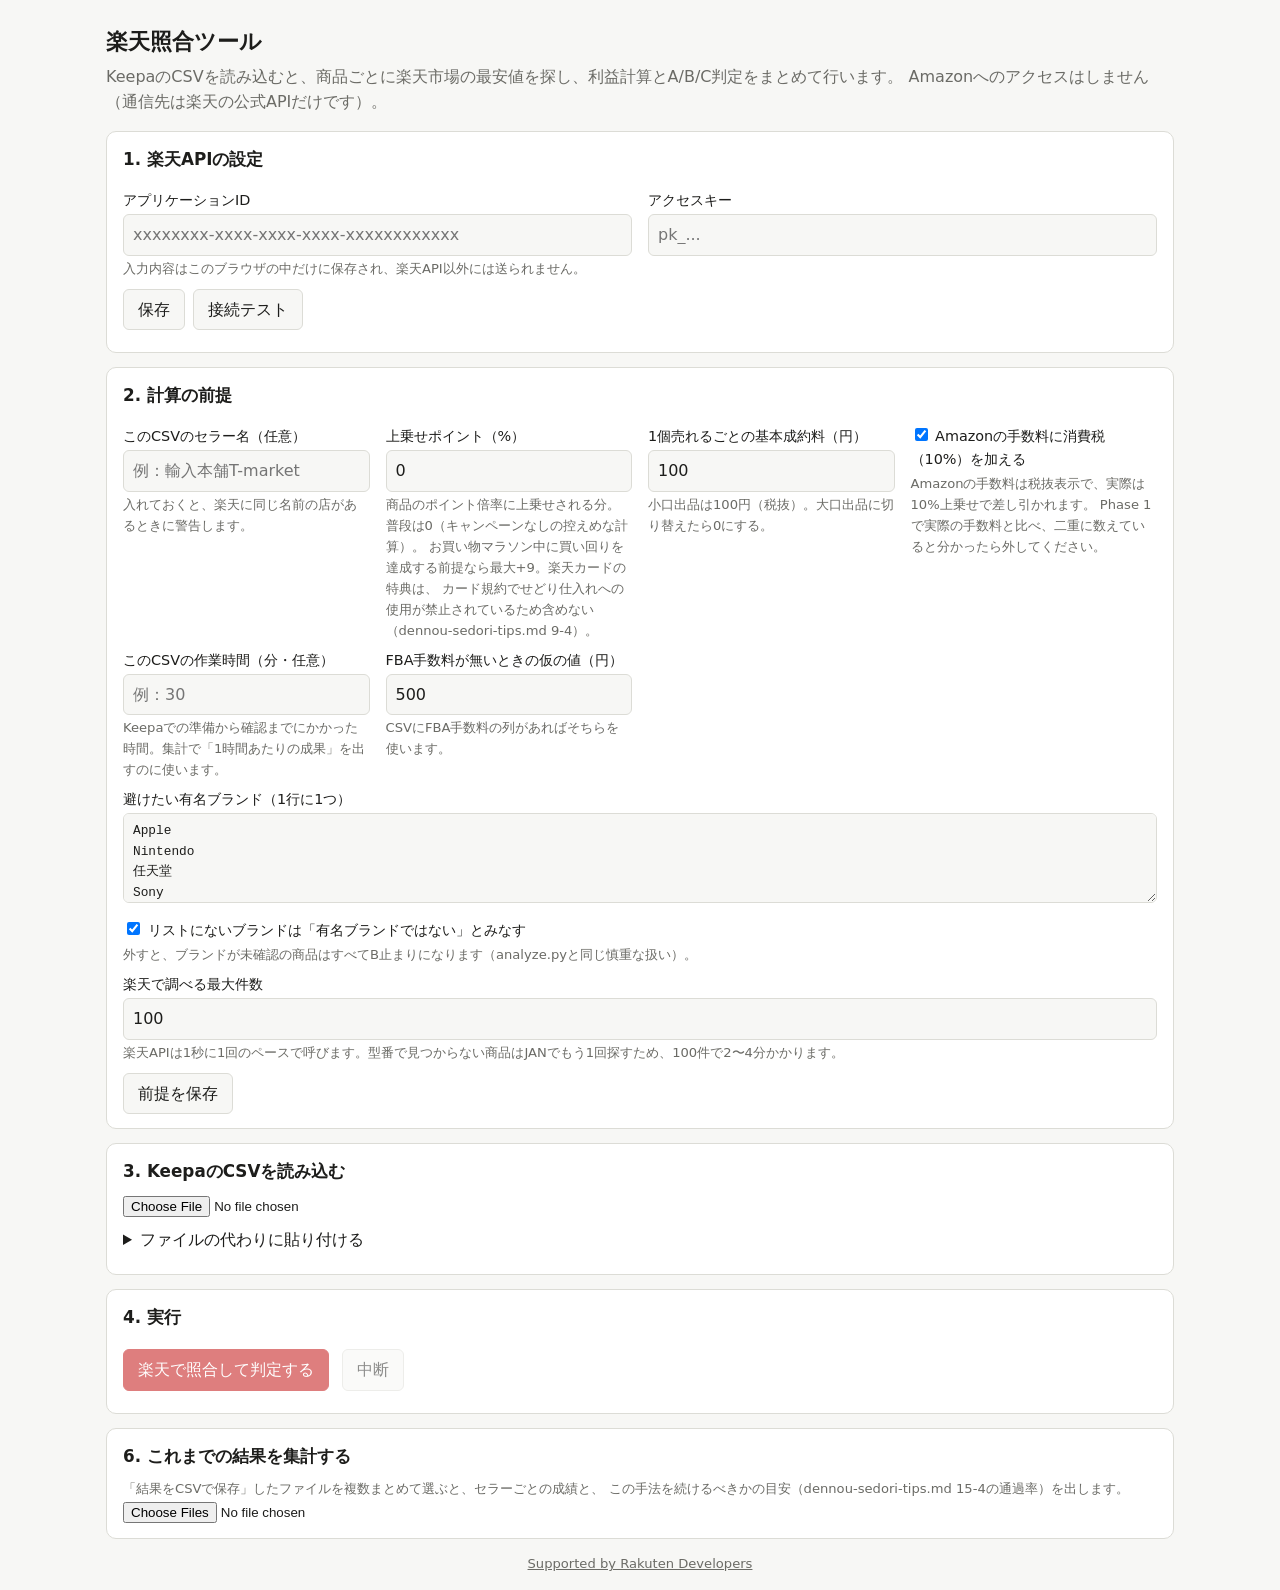
==== docs/phase0-kit/rakuten-check/index.html @ f02c7d70 "楽天照合ツール：楽天ウェブサービスのクレジット表示を追加 Co-Authored-By: Claude Opus 5.5 <noreply@anthropic.com> Claude-Session:" ====
<!doctype html>
<html lang="ja">
<head>
<meta charset="utf-8">
<meta name="viewport" content="width=device-width, initial-scale=1">
<title>楽天照合ツール</title>
<style>
  :root {
    --bg: #f7f7f5; --panel: #fff; --text: #1d1d1b; --muted: #6b6b66; --border: #dcdcd6;
    --accent: #bf0000; --a: #1f7a3a; --a-bg: #e3f3e7; --b: #8a5a00; --b-bg: #fff3d6;
    --c: #6b6b66; --c-bg: #eeeeea; --err: #b3261e;
  }
  @media (prefers-color-scheme: dark) {
    :root {
      --bg: #161615; --panel: #20201e; --text: #ececea; --muted: #a3a39c; --border: #3a3a36;
      --accent: #ff6b6b; --a: #7ad597; --a-bg: #1c3324; --b: #f0c36a; --b-bg: #3a2f14;
      --c: #a3a39c; --c-bg: #2a2a27; --err: #ff8a80;
    }
  }
  * { box-sizing: border-box; }
  body { margin: 0; background: var(--bg); color: var(--text);
    font-family: system-ui, -apple-system, "Hiragino Sans", "Noto Sans JP", sans-serif; line-height: 1.6; }
  main { max-width: 1100px; margin: 0 auto; padding: 16px; }
  h1 { font-size: 1.4rem; margin: 8px 0 4px; }
  h2 { font-size: 1.05rem; margin: 0 0 8px; }
  p.lead { color: var(--muted); margin: 0 0 16px; }
  section { background: var(--panel); border: 1px solid var(--border); border-radius: 10px;
    padding: 14px 16px; margin-bottom: 14px; }
  label { display: block; font-size: .9rem; margin: 8px 0 2px; }
  input[type=text], input[type=password], input[type=number], textarea, select {
    width: 100%; padding: 7px 9px; border: 1px solid var(--border); border-radius: 6px;
    background: var(--bg); color: var(--text); font: inherit; }
  textarea { min-height: 90px; font-family: ui-monospace, monospace; font-size: .8rem; }
  .grid { display: grid; grid-template-columns: repeat(auto-fit, minmax(220px, 1fr)); gap: 0 16px; }
  .hint { color: var(--muted); font-size: .82rem; margin: 2px 0 0; }
  button { font: inherit; padding: 7px 14px; border-radius: 6px; border: 1px solid var(--border);
    background: var(--bg); color: var(--text); cursor: pointer; margin: 10px 8px 0 0; }
  button.primary { background: var(--accent); border-color: var(--accent); color: #fff; }
  button:disabled { opacity: .5; cursor: default; }
  .status { margin-top: 8px; font-size: .9rem; }
  .status.err { color: var(--err); }
  .table-wrap { overflow-x: auto; }
  table { border-collapse: collapse; width: 100%; font-size: .85rem; }
  th, td { border-bottom: 1px solid var(--border); padding: 6px 8px; text-align: left; vertical-align: top; }
  th { position: sticky; top: 0; background: var(--panel); white-space: nowrap; }
  td.num { text-align: right; white-space: nowrap; font-variant-numeric: tabular-nums; }
  .badge { display: inline-block; min-width: 1.8em; text-align: center; font-weight: 700;
    border-radius: 4px; padding: 0 6px; }
  .cat-A { color: var(--a); background: var(--a-bg); }
  .cat-B { color: var(--b); background: var(--b-bg); }
  .cat-C { color: var(--c); background: var(--c-bg); }
  .reasons { color: var(--muted); font-size: .8rem; margin: 0; padding-left: 1.1em; }
  .summary { display: flex; gap: 12px; flex-wrap: wrap; margin: 4px 0 10px; }
  .summary span { padding: 2px 10px; border-radius: 6px; }
  a { color: inherit; }
  details summary { cursor: pointer; }
  .map-row { display: grid; grid-template-columns: 170px 1fr; gap: 8px; align-items: center; margin: 4px 0; }
  @media (max-width: 520px) { .map-row { grid-template-columns: 1fr; gap: 2px; } }
</style>
</head>
<body>
<main>
  <h1>楽天照合ツール</h1>
  <p class="lead">KeepaのCSVを読み込むと、商品ごとに楽天市場の最安値を探し、利益計算とA/B/C判定をまとめて行います。
    Amazonへのアクセスはしません（通信先は楽天の公式APIだけです）。</p>

  <section>
    <h2>1. 楽天APIの設定</h2>
    <div class="grid">
      <div>
        <label for="appId">アプリケーションID</label>
        <input id="appId" type="text" autocomplete="off" placeholder="xxxxxxxx-xxxx-xxxx-xxxx-xxxxxxxxxxxx">
      </div>
      <div>
        <label for="accessKey">アクセスキー</label>
        <input id="accessKey" type="password" autocomplete="off" placeholder="pk_...">
      </div>
    </div>
    <p class="hint">入力内容はこのブラウザの中だけに保存され、楽天API以外には送られません。</p>
    <button id="saveKeys">保存</button><button id="testKeys">接続テスト</button>
    <div id="keyStatus" class="status"></div>
  </section>

  <section>
    <h2>2. 計算の前提</h2>
    <div class="grid">
      <div>
        <label for="sellerName">このCSVのセラー名（任意）</label>
        <input id="sellerName" type="text" placeholder="例：輸入本舗T-market">
        <p class="hint">入れておくと、楽天に同じ名前の店があるときに警告します。</p>
      </div>
      <div>
        <label for="extraPoint">上乗せポイント（%）</label>
        <input id="extraPoint" type="number" step="0.5" value="0">
        <p class="hint">商品のポイント倍率に上乗せされる分。普段は0（キャンペーンなしの控えめな計算）。
          お買い物マラソン中に買い回りを達成する前提なら最大+9。楽天カードの特典は、
          カード規約でせどり仕入れへの使用が禁止されているため含めない（dennou-sedori-tips.md 9-4）。</p>
      </div>
      <div>
        <label for="perItemFee">1個売れるごとの基本成約料（円）</label>
        <input id="perItemFee" type="number" step="10" value="100">
        <p class="hint">小口出品は100円（税抜）。大口出品に切り替えたら0にする。</p>
      </div>
      <div>
        <label><input id="feeTax" type="checkbox" checked style="width:auto">
          Amazonの手数料に消費税（10%）を加える</label>
        <p class="hint">Amazonの手数料は税抜表示で、実際は10%上乗せで差し引かれます。
          Phase 1で実際の手数料と比べ、二重に数えていると分かったら外してください。</p>
      </div>
      <div>
        <label for="researchMinutes">このCSVの作業時間（分・任意）</label>
        <input id="researchMinutes" type="number" step="5" placeholder="例：30">
        <p class="hint">Keepaでの準備から確認までにかかった時間。集計で「1時間あたりの成果」を出すのに使います。</p>
      </div>
      <div>
        <label for="fallbackFba">FBA手数料が無いときの仮の値（円）</label>
        <input id="fallbackFba" type="number" step="10" value="500">
        <p class="hint">CSVにFBA手数料の列があればそちらを使います。</p>
      </div>
    </div>
    <label for="famousBrands">避けたい有名ブランド（1行に1つ）</label>
    <textarea id="famousBrands">Apple
Nintendo
任天堂
Sony
ソニー
Dyson
ダイソン
Panasonic
パナソニック
LEGO
レゴ
Nike
adidas
The North Face
ザ・ノース・フェイス
Supreme
Canon
キヤノン
Nikon
ニコン</textarea>
    <label><input id="unlistedSafe" type="checkbox" checked style="width:auto">
      リストにないブランドは「有名ブランドではない」とみなす</label>
    <p class="hint">外すと、ブランドが未確認の商品はすべてB止まりになります（analyze.pyと同じ慎重な扱い）。</p>
    <label for="maxRows">楽天で調べる最大件数</label>
    <input id="maxRows" type="number" step="10" value="100">
    <p class="hint">楽天APIは1秒に1回のペースで呼びます。型番で見つからない商品はJANでもう1回探すため、100件で2〜4分かかります。</p>
    <button id="savePrefs">前提を保存</button>
  </section>

  <section>
    <h2>3. KeepaのCSVを読み込む</h2>
    <input id="csvFile" type="file" accept=".csv,text/csv">
    <details style="margin-top:8px">
      <summary>ファイルの代わりに貼り付ける</summary>
      <textarea id="csvText" placeholder="CSVの中身をここに貼り付け"></textarea>
      <button id="loadPasted">読み込む</button>
    </details>
    <div id="csvStatus" class="status"></div>
    <div id="mapping" hidden>
      <p class="hint">列の対応を自動で判定しました。違っていたら選び直してください。</p>
      <div id="mappingRows"></div>
    </div>
  </section>

  <section>
    <h2>4. 実行</h2>
    <button id="run" class="primary" disabled>楽天で照合して判定する</button>
    <button id="stop" disabled>中断</button>
    <div id="runStatus" class="status"></div>
  </section>

  <section id="resultSection" hidden>
    <h2>5. 結果</h2>
    <div id="summary" class="summary"></div>
    <p id="sellerRating" class="hint"></p>
    <button id="exportCsv">結果をCSVで保存</button>
    <div class="table-wrap">
      <table>
        <thead><tr>
          <th>判定</th><th>商品</th><th>型番</th><th>Amazon</th><th>楽天（最安・型番一致）</th>
          <th>実質仕入れ</th><th>利益</th><th>利益率</th><th>-20%時</th><th>月販</th><th>出品者</th><th>理由</th>
        </tr></thead>
        <tbody id="resultBody"></tbody>
      </table>
    </div>
  </section>

  <section>
    <h2>6. これまでの結果を集計する</h2>
    <p class="hint">「結果をCSVで保存」したファイルを複数まとめて選ぶと、セラーごとの成績と、
      この手法を続けるべきかの目安（dennou-sedori-tips.md 15-4の通過率）を出します。</p>
    <input id="aggFiles" type="file" accept=".csv,text/csv" multiple>
    <div id="aggResult" hidden>
      <p id="aggVerdict" class="status"></p>
      <div class="table-wrap">
        <table>
          <thead><tr>
            <th>セラー</th><th>全商品</th><th>楽天で照合</th><th>A</th><th>B</th><th>C</th><th>通過率</th>
            <th>作業時間</th><th>A/時</th><th>見込み利益/時</th>
          </tr></thead>
          <tbody id="aggBody"></tbody>
        </table>
      </div>
      <p class="hint">通過率＝A判定 ÷ 楽天で同じ商品が見つかった件数。Amazon側の情報だけで見送った商品は分母に入れません。
        「A/時」「見込み利益/時」は、作業時間を入れたCSVだけで計算します（dennou-sedori-tips.md 15-5の先行指標）。</p>
    </div>
  </section>

  <p class="hint" style="text-align:center">
    <a href="https://developers.rakuten.com/" target="_blank" rel="noopener noreferrer">Supported by Rakuten Developers</a>
  </p>
</main>
<script src="logic.js"></script>
<script src="app.js"></script>
</body>
</html>
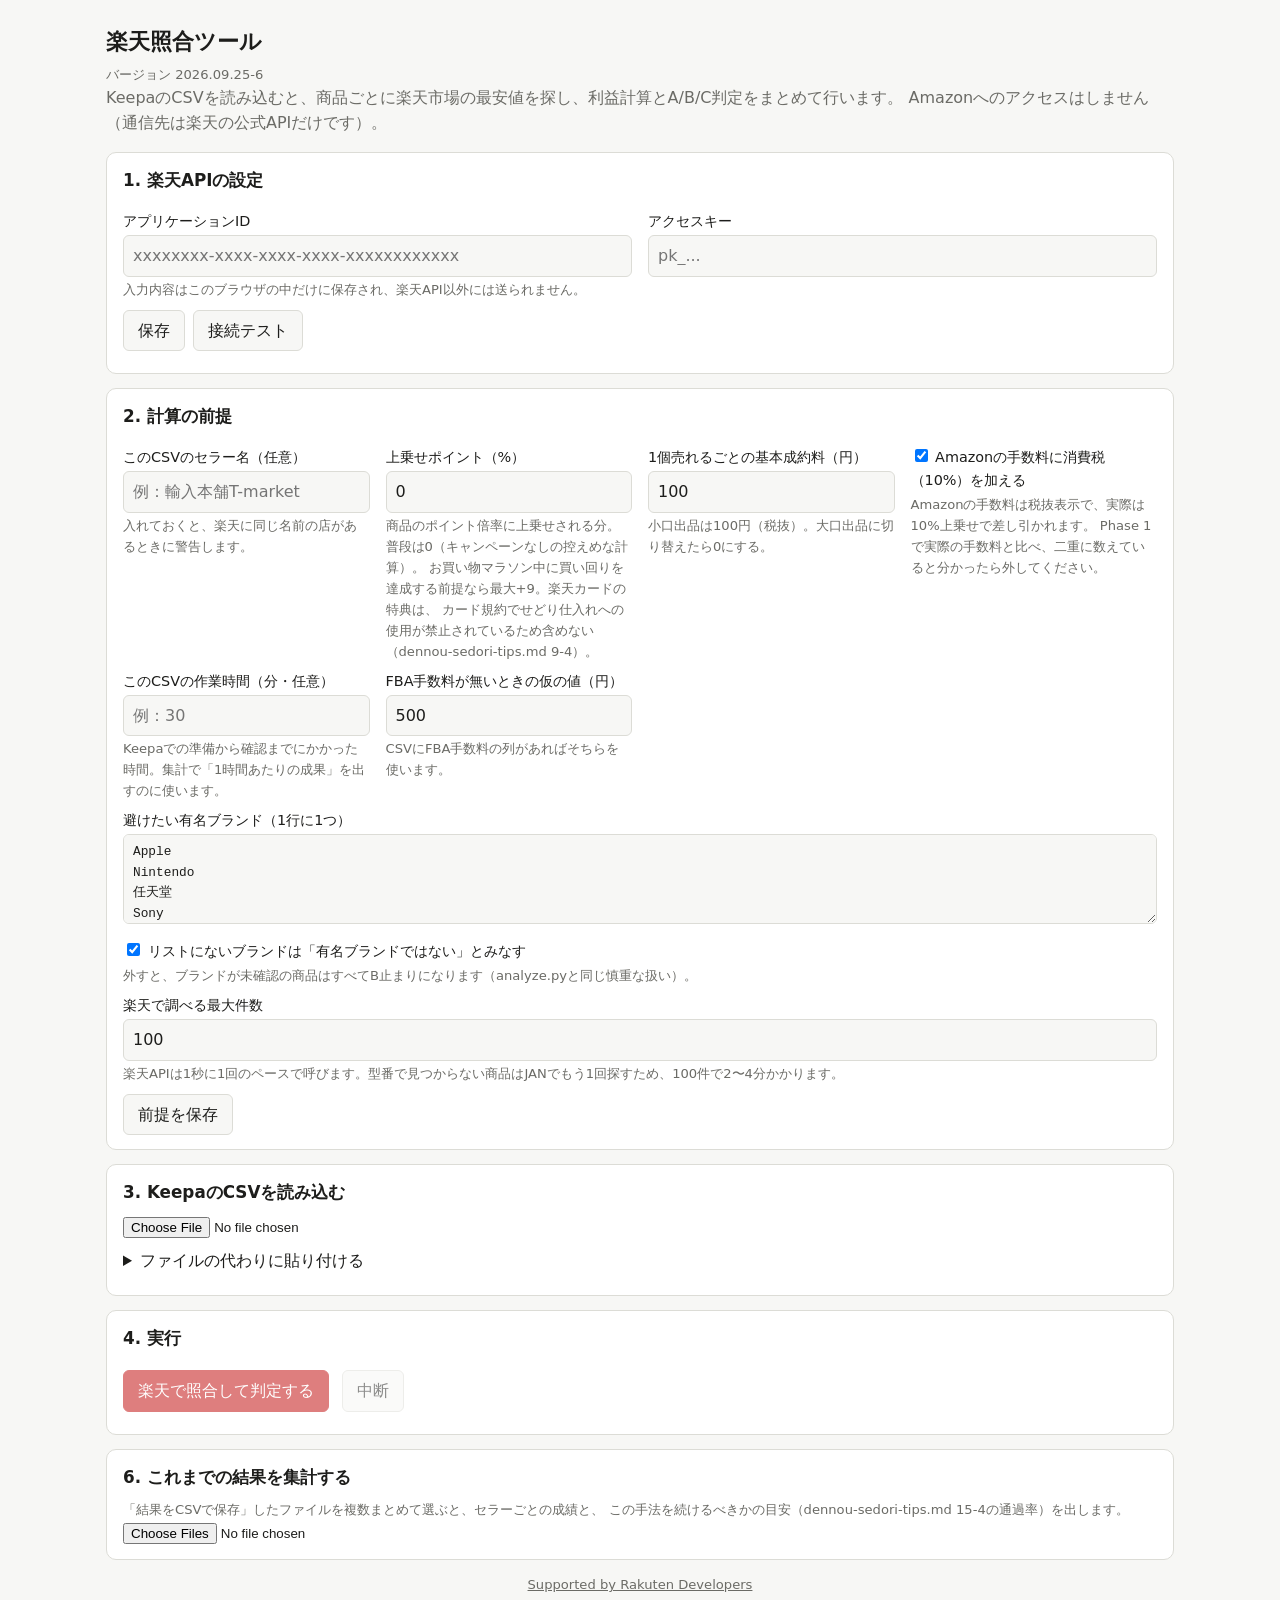
==== commit ad05bb2d: "楽天照合ツール：画面にバージョンを表示し、古いファイルの残りを検出する 実際に読み込まれたJSのバージョンを画面上部に表示する。HTMLとJSの版が 食い違うとき（キャッシュに古いファイルが残っている" ====
--- a/docs/phase0-kit/rakuten-check/index.html
+++ b/docs/phase0-kit/rakuten-check/index.html
@@ -3,6 +3,7 @@
 <head>
 <meta charset="utf-8">
 <meta name="viewport" content="width=device-width, initial-scale=1">
+<meta name="tool-version" content="2026.09.25-6">
 <title>楽天照合ツール</title>
 <style>
   :root {
@@ -61,6 +62,7 @@
 <body>
 <main>
   <h1>楽天照合ツール</h1>
+  <p id="versionInfo" class="hint"></p>
   <p class="lead">KeepaのCSVを読み込むと、商品ごとに楽天市場の最安値を探し、利益計算とA/B/C判定をまとめて行います。
     Amazonへのアクセスはしません（通信先は楽天の公式APIだけです）。</p>
 
@@ -211,7 +213,7 @@
     <a href="https://developers.rakuten.com/" target="_blank" rel="noopener noreferrer">Supported by Rakuten Developers</a>
   </p>
 </main>
-<script src="logic.js"></script>
-<script src="app.js"></script>
+<script src="logic.js?v=2026.09.25-6"></script>
+<script src="app.js?v=2026.09.25-6"></script>
 </body>
 </html>
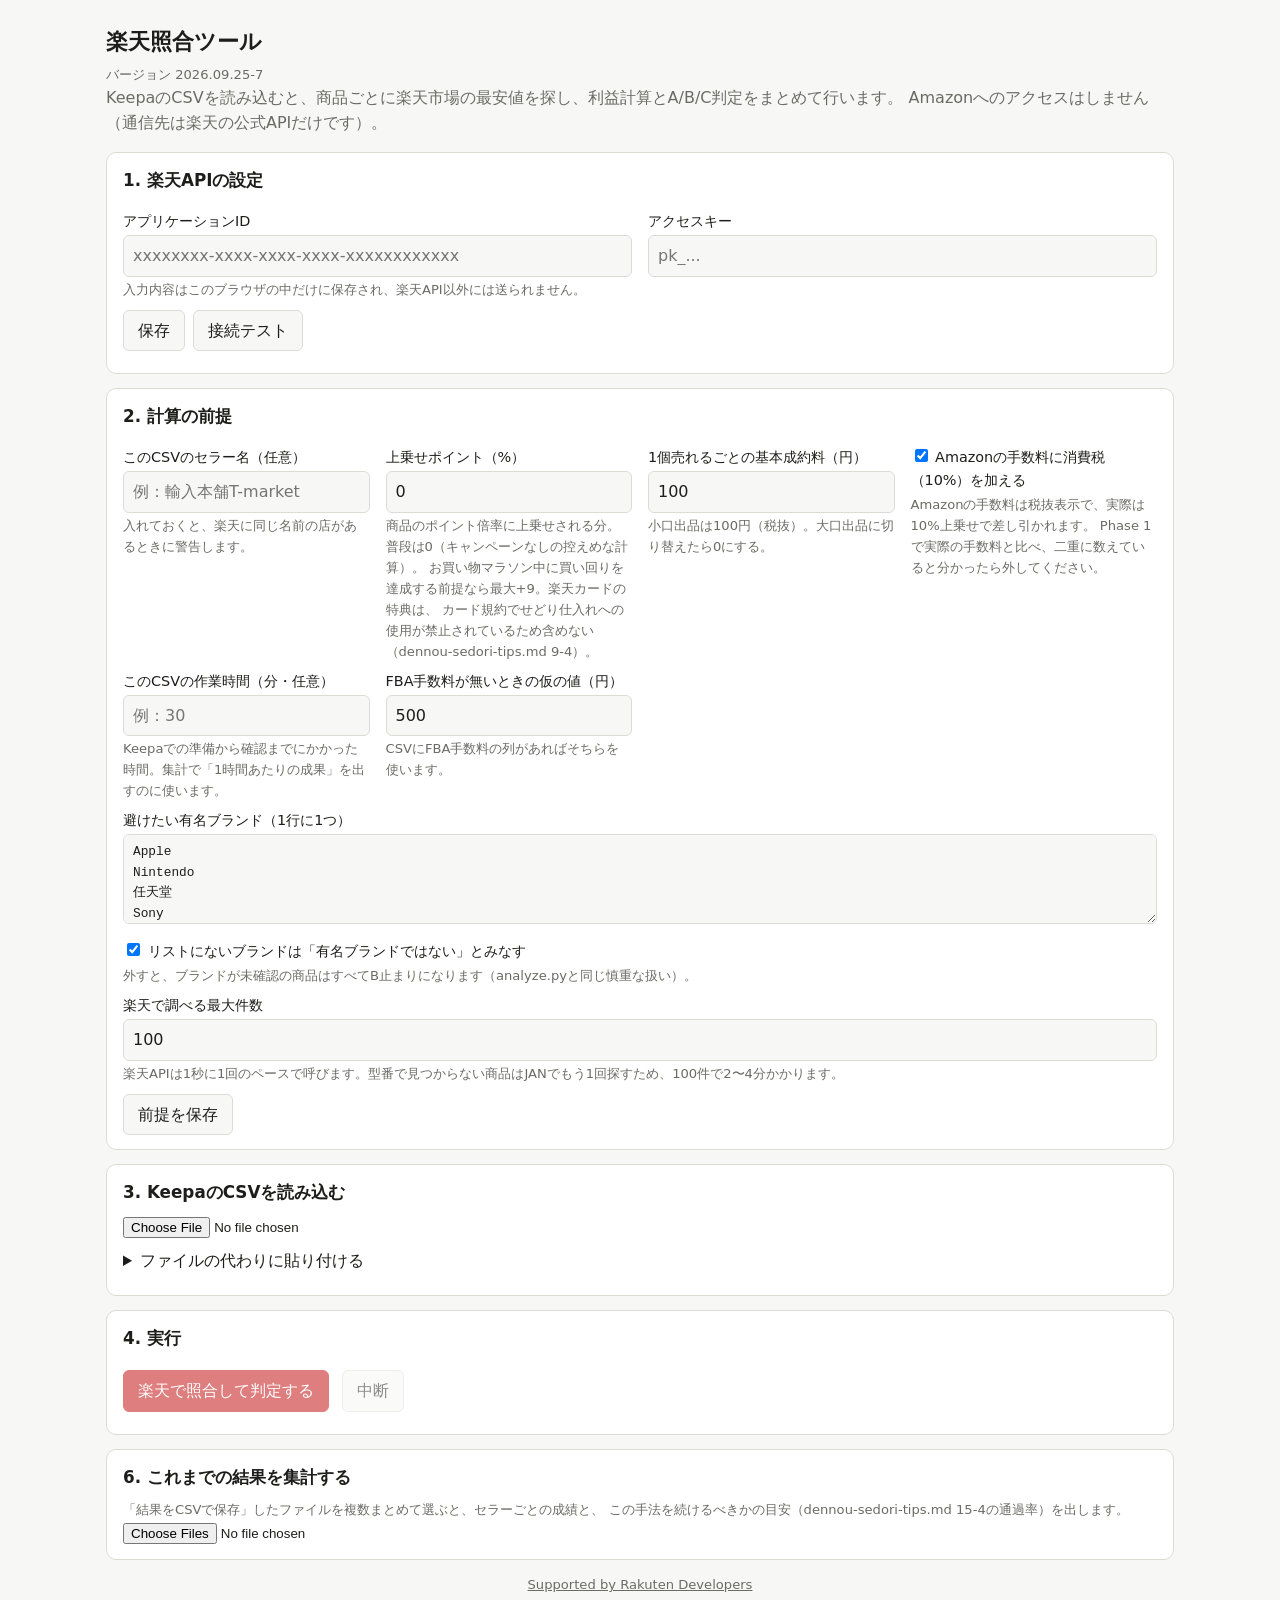
==== commit cf5835c3: "楽天照合ツール：ブランド名＋型番・関連度順・価格帯で検索し、本体を見つけやすくする（2026.09.25-7） 実データの試験で、型番だけ・安い順30件の検索では無関係な商品で結果が埋まり、 BOSS" ====
--- a/docs/phase0-kit/rakuten-check/index.html
+++ b/docs/phase0-kit/rakuten-check/index.html
@@ -3,7 +3,7 @@
 <head>
 <meta charset="utf-8">
 <meta name="viewport" content="width=device-width, initial-scale=1">
-<meta name="tool-version" content="2026.09.25-6">
+<meta name="tool-version" content="2026.09.25-7">
 <title>楽天照合ツール</title>
 <style>
   :root {
@@ -213,7 +213,7 @@
     <a href="https://developers.rakuten.com/" target="_blank" rel="noopener noreferrer">Supported by Rakuten Developers</a>
   </p>
 </main>
-<script src="logic.js?v=2026.09.25-6"></script>
-<script src="app.js?v=2026.09.25-6"></script>
+<script src="logic.js?v=2026.09.25-7"></script>
+<script src="app.js?v=2026.09.25-7"></script>
 </body>
 </html>
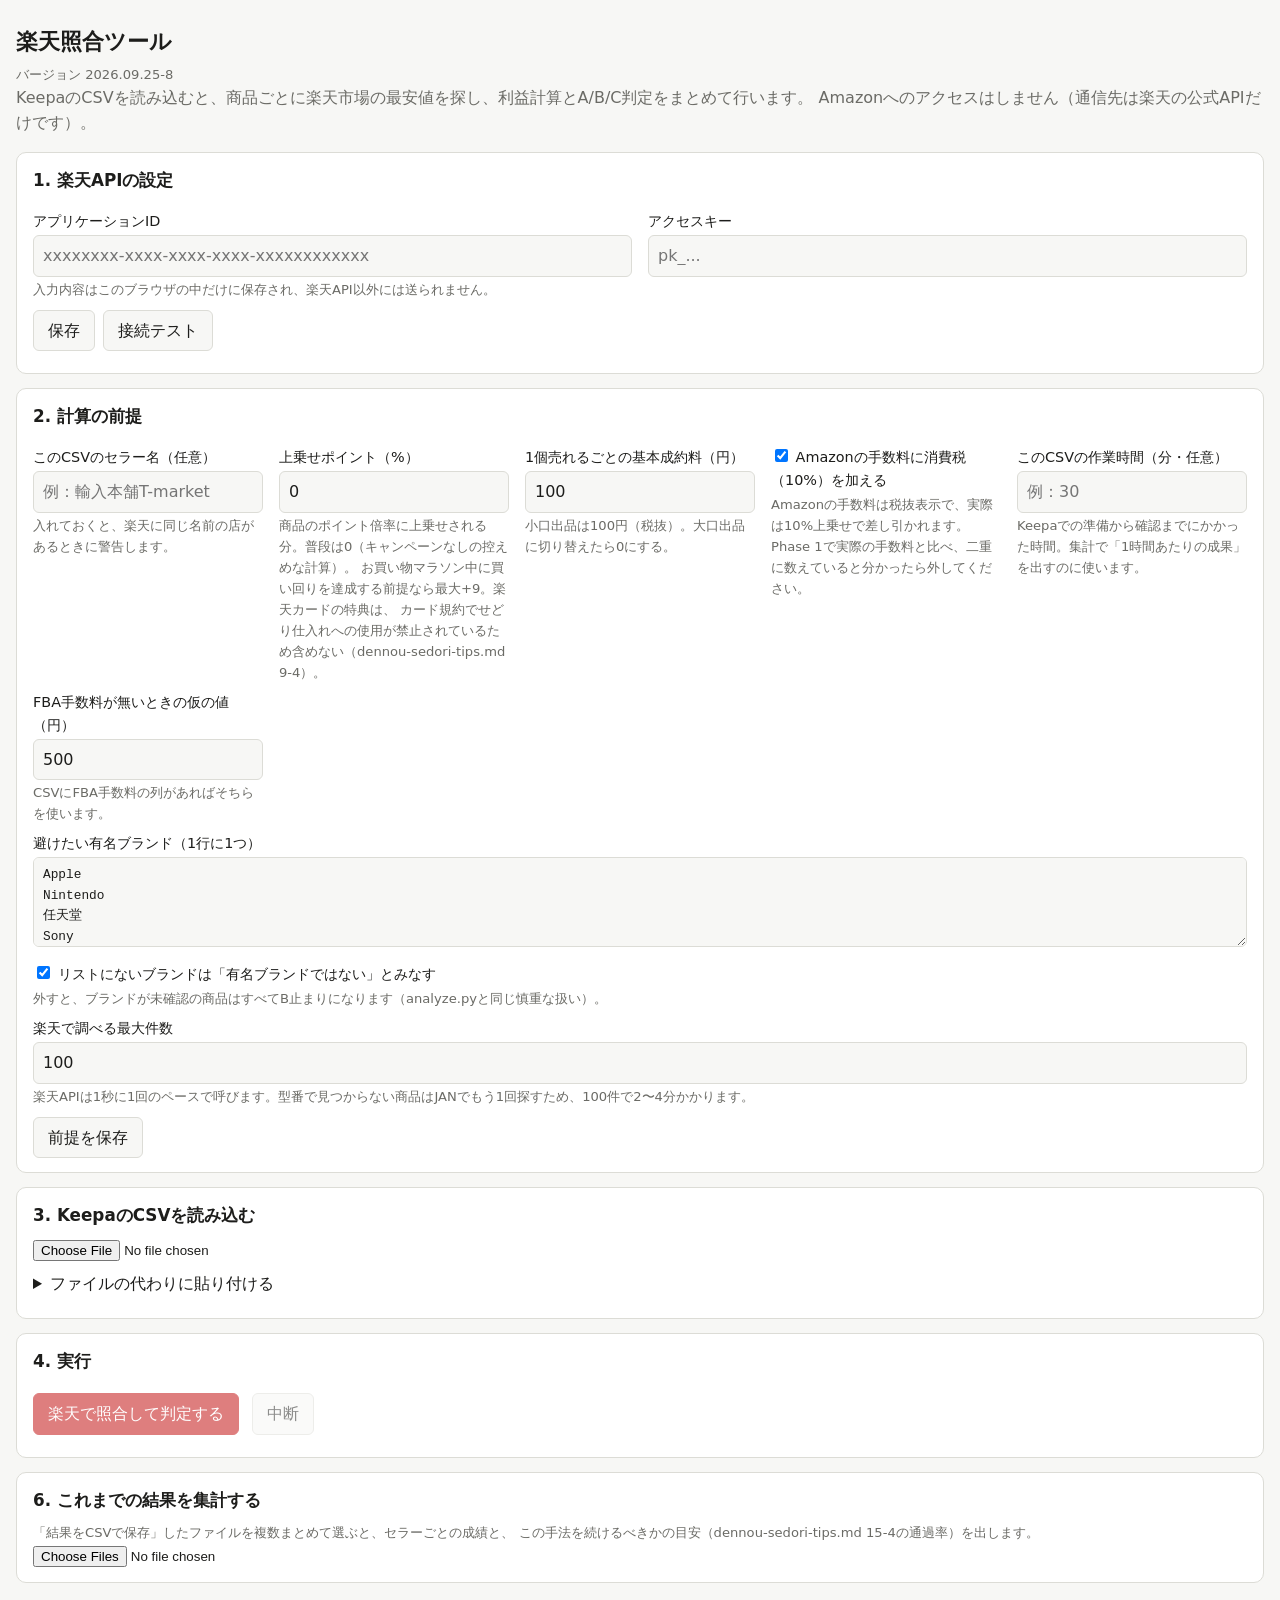
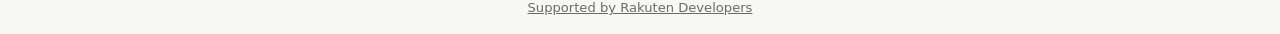
==== commit ca87e95c: "楽天照合ツール：結果の表で理由欄が縦長になるのを改善（2026.09.25-8） 理由欄と商品欄に幅の下限を付け、ページの最大幅を広げた。型番は折り返さない。  Co-Authored-By: Cla" ====
--- a/docs/phase0-kit/rakuten-check/index.html
+++ b/docs/phase0-kit/rakuten-check/index.html
@@ -3,7 +3,7 @@
 <head>
 <meta charset="utf-8">
 <meta name="viewport" content="width=device-width, initial-scale=1">
-<meta name="tool-version" content="2026.09.25-7">
+<meta name="tool-version" content="2026.09.25-8">
 <title>楽天照合ツール</title>
 <style>
   :root {
@@ -21,7 +21,7 @@
   * { box-sizing: border-box; }
   body { margin: 0; background: var(--bg); color: var(--text);
     font-family: system-ui, -apple-system, "Hiragino Sans", "Noto Sans JP", sans-serif; line-height: 1.6; }
-  main { max-width: 1100px; margin: 0 auto; padding: 16px; }
+  main { max-width: 1440px; margin: 0 auto; padding: 16px; }
   h1 { font-size: 1.4rem; margin: 8px 0 4px; }
   h2 { font-size: 1.05rem; margin: 0 0 8px; }
   p.lead { color: var(--muted); margin: 0 0 16px; }
@@ -51,6 +51,9 @@
   .cat-B { color: var(--b); background: var(--b-bg); }
   .cat-C { color: var(--c); background: var(--c-bg); }
   .reasons { color: var(--muted); font-size: .8rem; margin: 0; padding-left: 1.1em; }
+  td.reasons-cell { min-width: 340px; }
+  td.nowrap { white-space: nowrap; }
+  td.product-cell { min-width: 160px; max-width: 240px; }
   .summary { display: flex; gap: 12px; flex-wrap: wrap; margin: 4px 0 10px; }
   .summary span { padding: 2px 10px; border-radius: 6px; }
   a { color: inherit; }
@@ -213,7 +216,7 @@
     <a href="https://developers.rakuten.com/" target="_blank" rel="noopener noreferrer">Supported by Rakuten Developers</a>
   </p>
 </main>
-<script src="logic.js?v=2026.09.25-7"></script>
-<script src="app.js?v=2026.09.25-7"></script>
+<script src="logic.js?v=2026.09.25-8"></script>
+<script src="app.js?v=2026.09.25-8"></script>
 </body>
 </html>
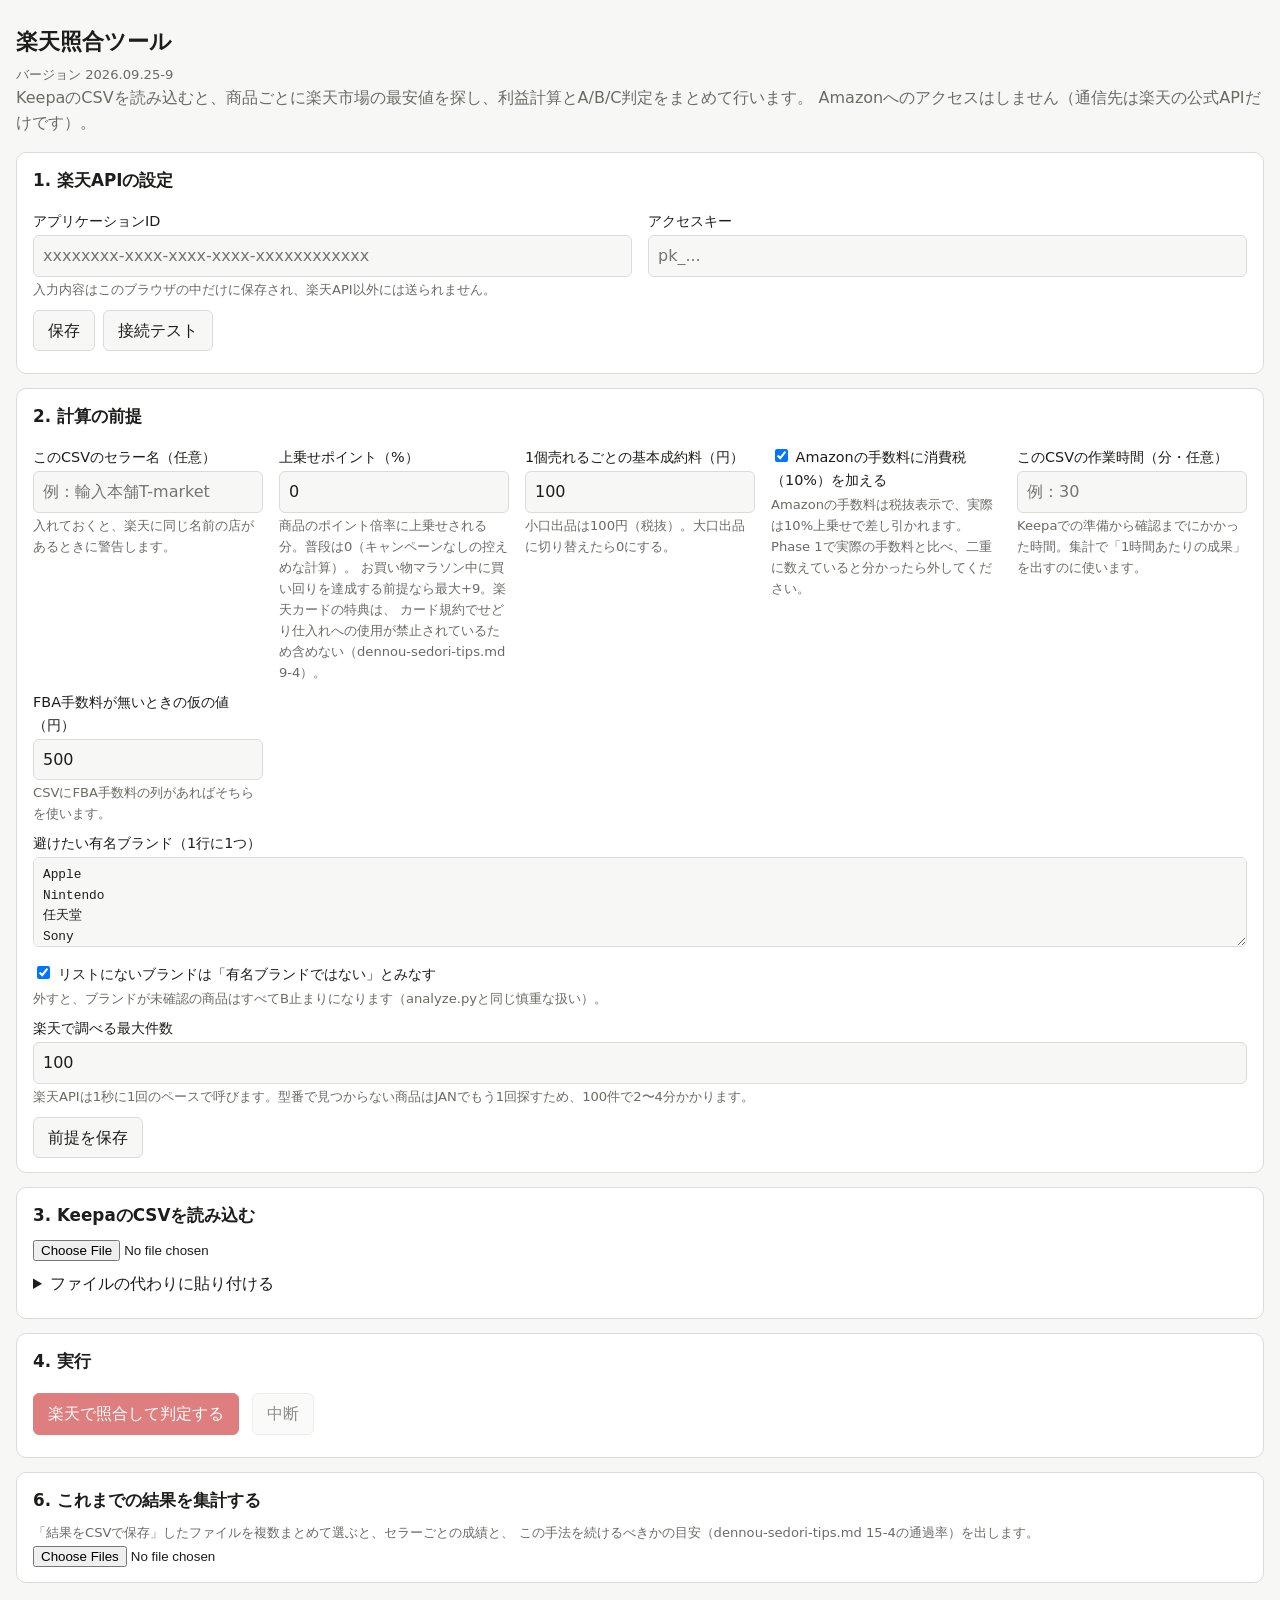
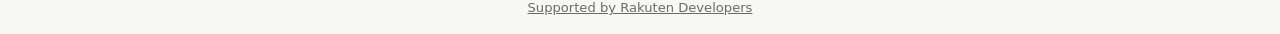
==== commit d47d0af3: "楽天照合ツール：並行輸入品・海外発送の商品に警告を出しA判定にしない（2026.09.25-9） 実データの試験で、BOSS DS-1が海外取り寄せ系ショップの相場より安い価格で一致した。 並行輸入品" ====
--- a/docs/phase0-kit/rakuten-check/index.html
+++ b/docs/phase0-kit/rakuten-check/index.html
@@ -3,7 +3,7 @@
 <head>
 <meta charset="utf-8">
 <meta name="viewport" content="width=device-width, initial-scale=1">
-<meta name="tool-version" content="2026.09.25-8">
+<meta name="tool-version" content="2026.09.25-9">
 <title>楽天照合ツール</title>
 <style>
   :root {
@@ -216,7 +216,7 @@
     <a href="https://developers.rakuten.com/" target="_blank" rel="noopener noreferrer">Supported by Rakuten Developers</a>
   </p>
 </main>
-<script src="logic.js?v=2026.09.25-8"></script>
-<script src="app.js?v=2026.09.25-8"></script>
+<script src="logic.js?v=2026.09.25-9"></script>
+<script src="app.js?v=2026.09.25-9"></script>
 </body>
 </html>
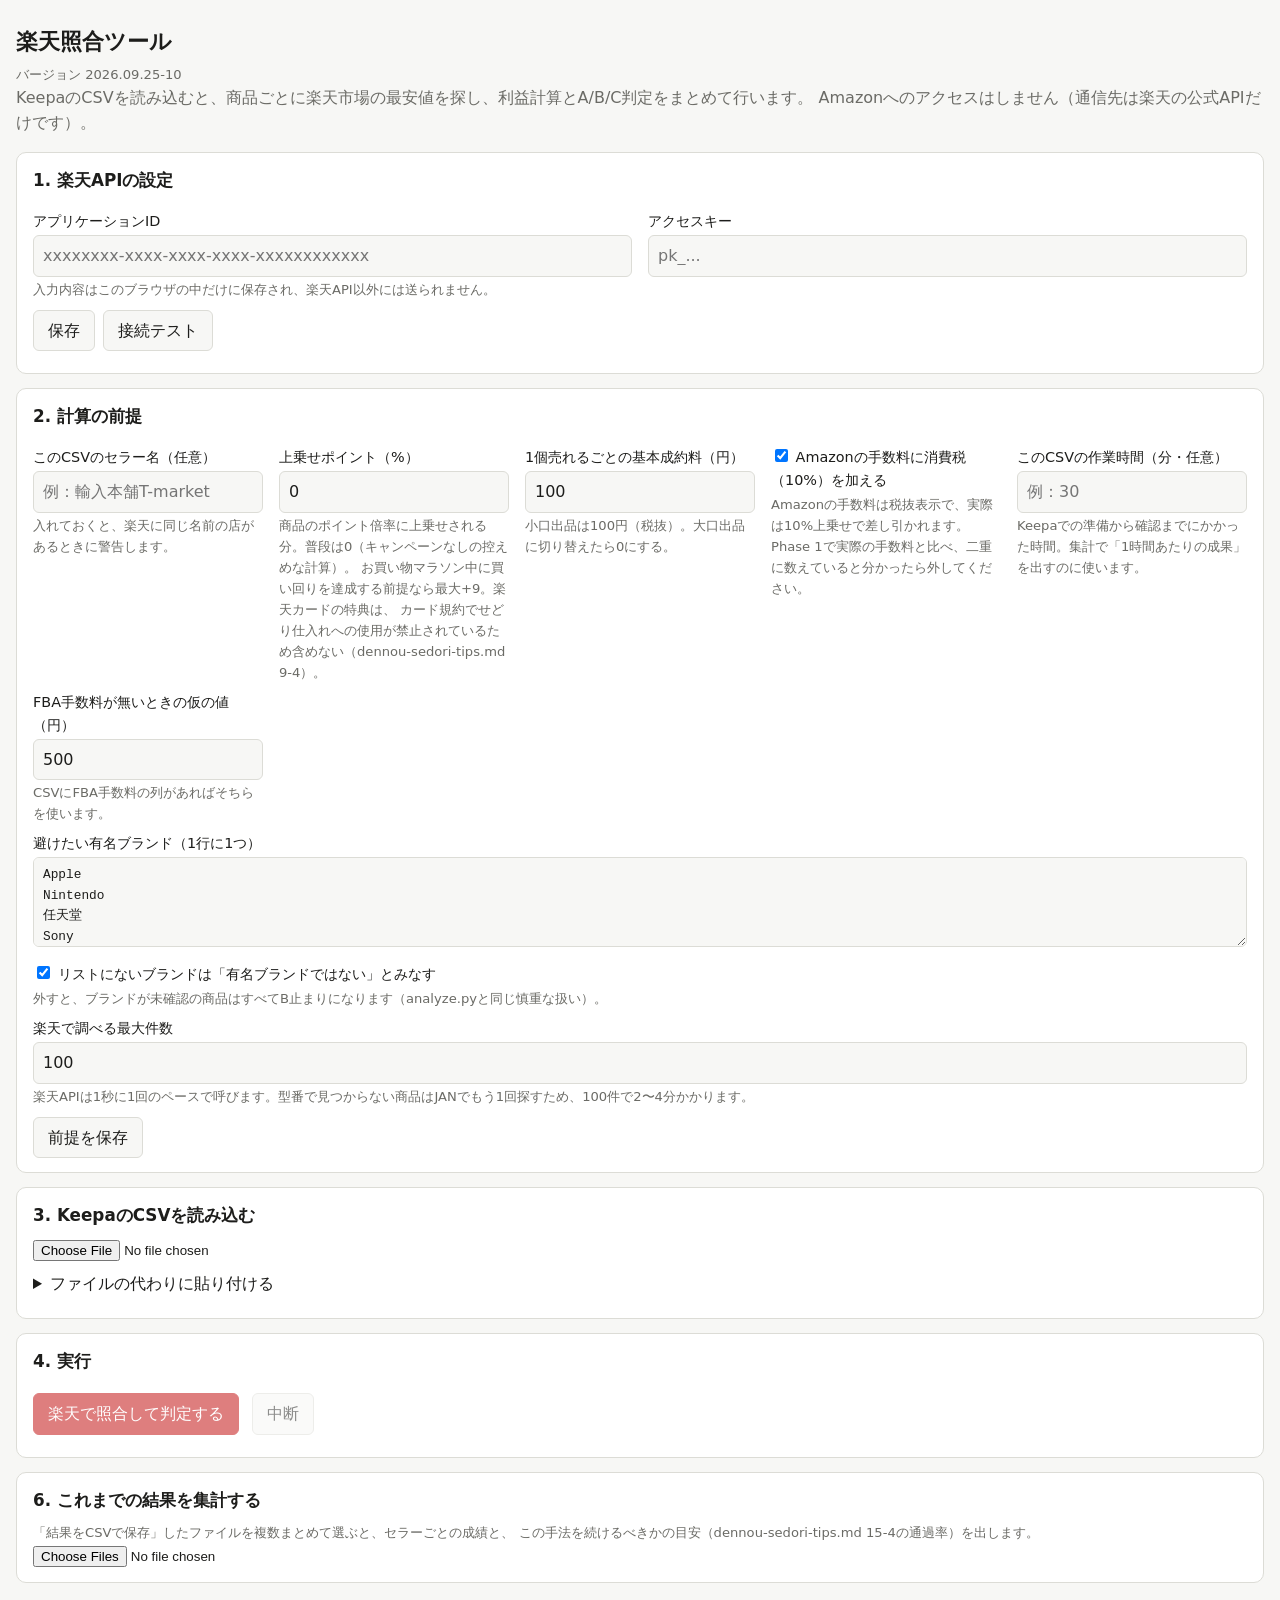
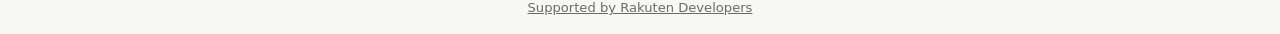
==== commit 285f1c5f: "楽天照合ツール：型番入りの電源アダプタ等を本体と取り違えないようにする（2026.09.25-10） 実データで「Roland Boss DS-1用 電源アダプタ（楽天海外直送）」がDS-1本体と一致" ====
--- a/docs/phase0-kit/rakuten-check/index.html
+++ b/docs/phase0-kit/rakuten-check/index.html
@@ -3,7 +3,7 @@
 <head>
 <meta charset="utf-8">
 <meta name="viewport" content="width=device-width, initial-scale=1">
-<meta name="tool-version" content="2026.09.25-9">
+<meta name="tool-version" content="2026.09.25-10">
 <title>楽天照合ツール</title>
 <style>
   :root {
@@ -216,7 +216,7 @@
     <a href="https://developers.rakuten.com/" target="_blank" rel="noopener noreferrer">Supported by Rakuten Developers</a>
   </p>
 </main>
-<script src="logic.js?v=2026.09.25-9"></script>
-<script src="app.js?v=2026.09.25-9"></script>
+<script src="logic.js?v=2026.09.25-10"></script>
+<script src="app.js?v=2026.09.25-10"></script>
 </body>
 </html>
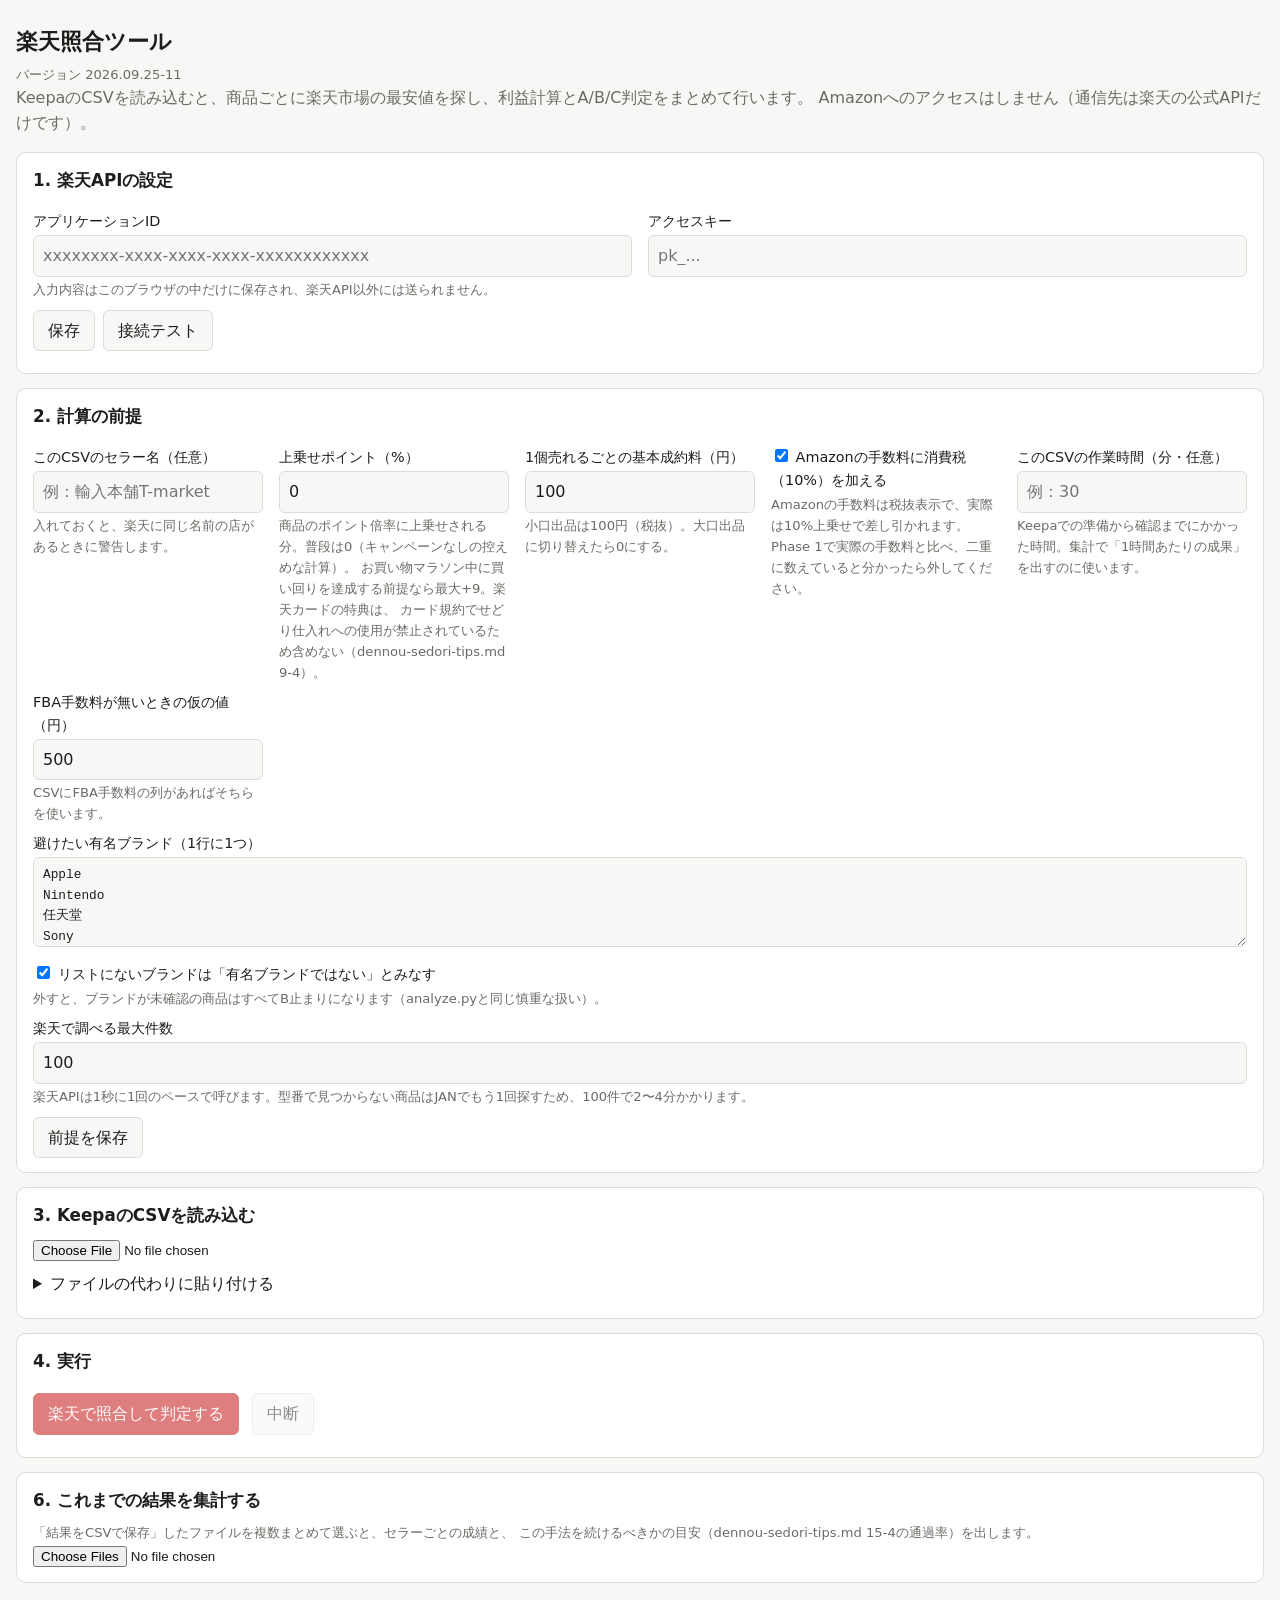
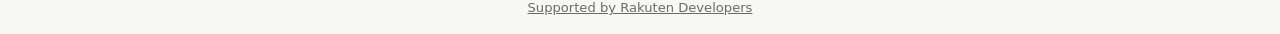
==== commit 5296890a: "楽天照合ツール：別メーカーの同じ型番を避け、ブランド名も一致する商品を優先（2026.09.25-11） 実データでBOSS DS-1に「サンカ ドラム缶オープナー DS-1」が一致した。Keepaの" ====
--- a/docs/phase0-kit/rakuten-check/index.html
+++ b/docs/phase0-kit/rakuten-check/index.html
@@ -3,7 +3,7 @@
 <head>
 <meta charset="utf-8">
 <meta name="viewport" content="width=device-width, initial-scale=1">
-<meta name="tool-version" content="2026.09.25-10">
+<meta name="tool-version" content="2026.09.25-11">
 <title>楽天照合ツール</title>
 <style>
   :root {
@@ -216,7 +216,7 @@
     <a href="https://developers.rakuten.com/" target="_blank" rel="noopener noreferrer">Supported by Rakuten Developers</a>
   </p>
 </main>
-<script src="logic.js?v=2026.09.25-10"></script>
-<script src="app.js?v=2026.09.25-10"></script>
+<script src="logic.js?v=2026.09.25-11"></script>
+<script src="app.js?v=2026.09.25-11"></script>
 </body>
 </html>
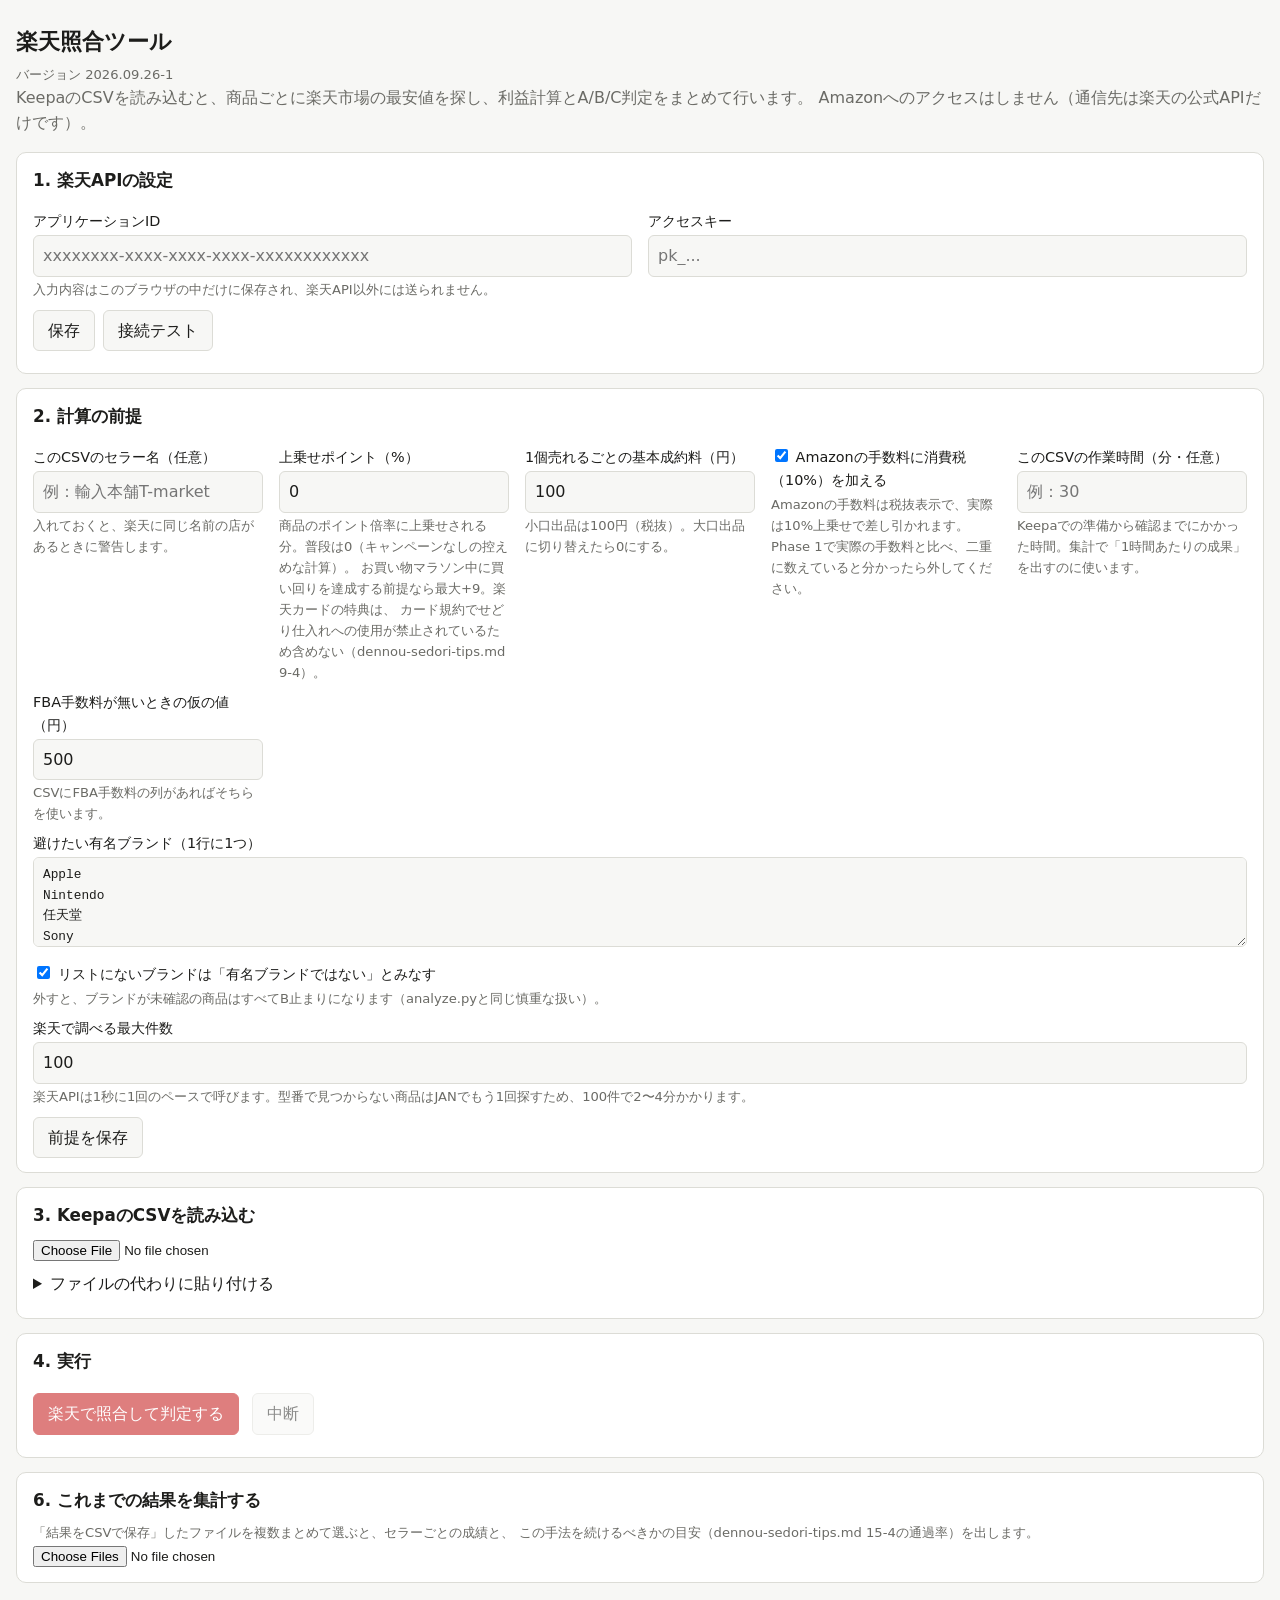
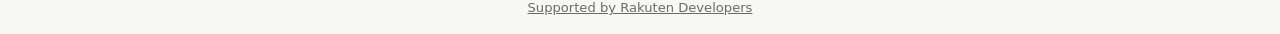
==== commit fe770ee0: "KeepаのCSVカラム名（日本語）を列検出候補に追加（v2026.09.26-1） Buy Box: 現在 / 新品アイテム数: 現在 / 先月の購入 を FIELD_CANDIDATES に追加し" ====
--- a/docs/phase0-kit/rakuten-check/index.html
+++ b/docs/phase0-kit/rakuten-check/index.html
@@ -3,7 +3,7 @@
 <head>
 <meta charset="utf-8">
 <meta name="viewport" content="width=device-width, initial-scale=1">
-<meta name="tool-version" content="2026.09.25-11">
+<meta name="tool-version" content="2026.09.26-1">
 <title>楽天照合ツール</title>
 <style>
   :root {
@@ -216,7 +216,7 @@
     <a href="https://developers.rakuten.com/" target="_blank" rel="noopener noreferrer">Supported by Rakuten Developers</a>
   </p>
 </main>
-<script src="logic.js?v=2026.09.25-11"></script>
-<script src="app.js?v=2026.09.25-11"></script>
+<script src="logic.js?v=2026.09.26-1"></script>
+<script src="app.js?v=2026.09.26-1"></script>
 </body>
 </html>
